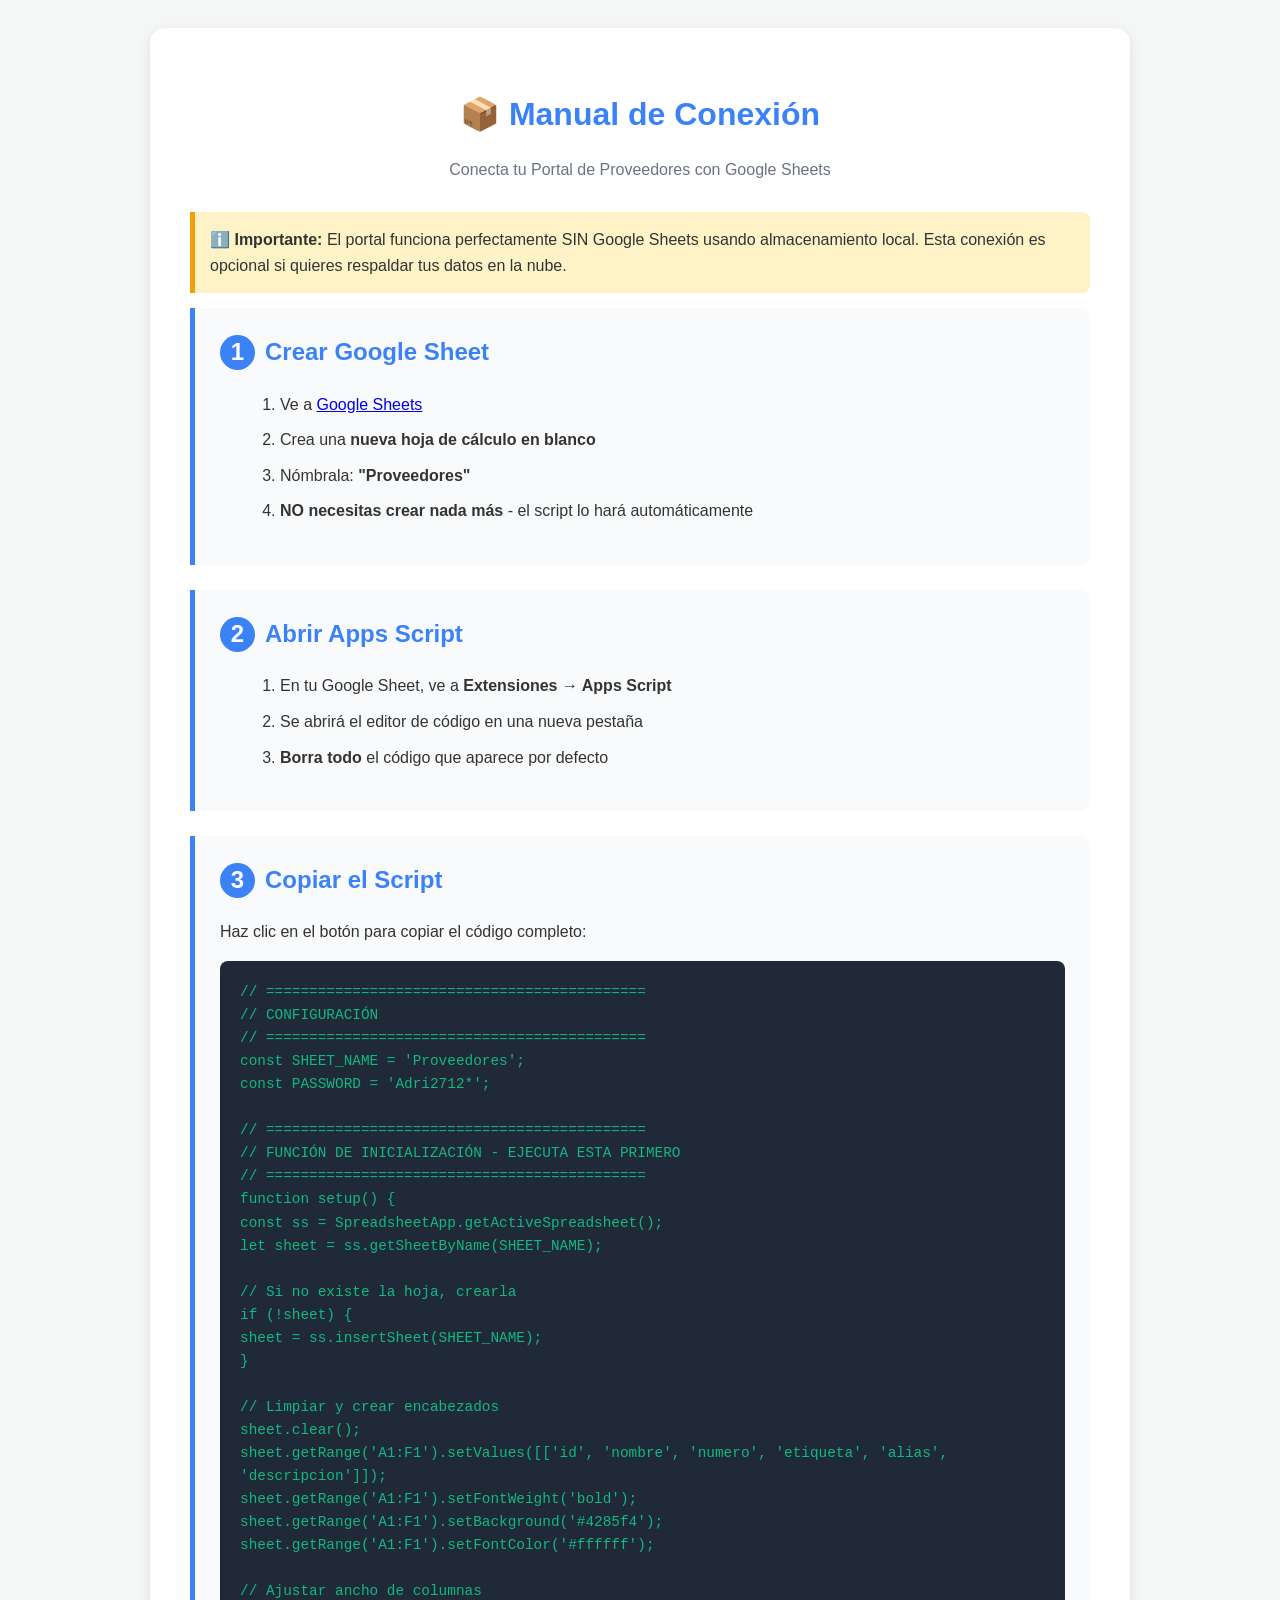
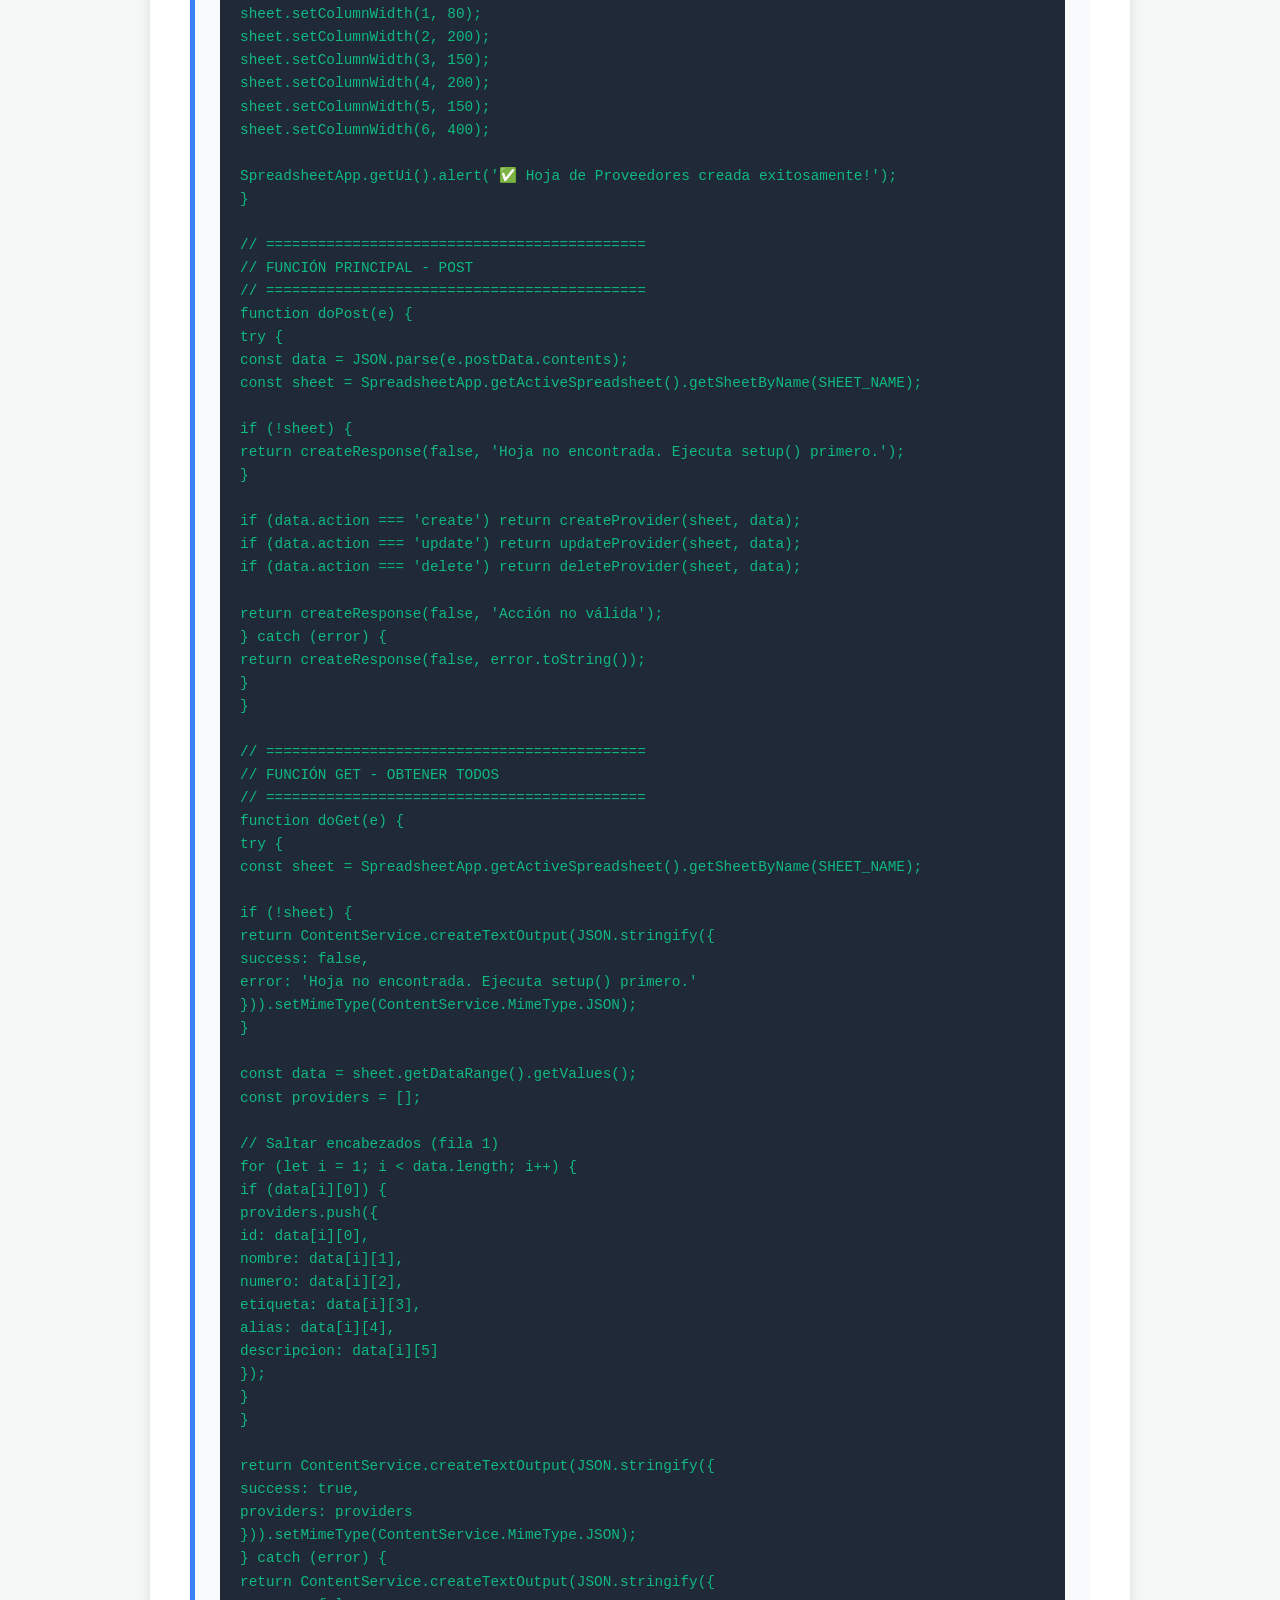
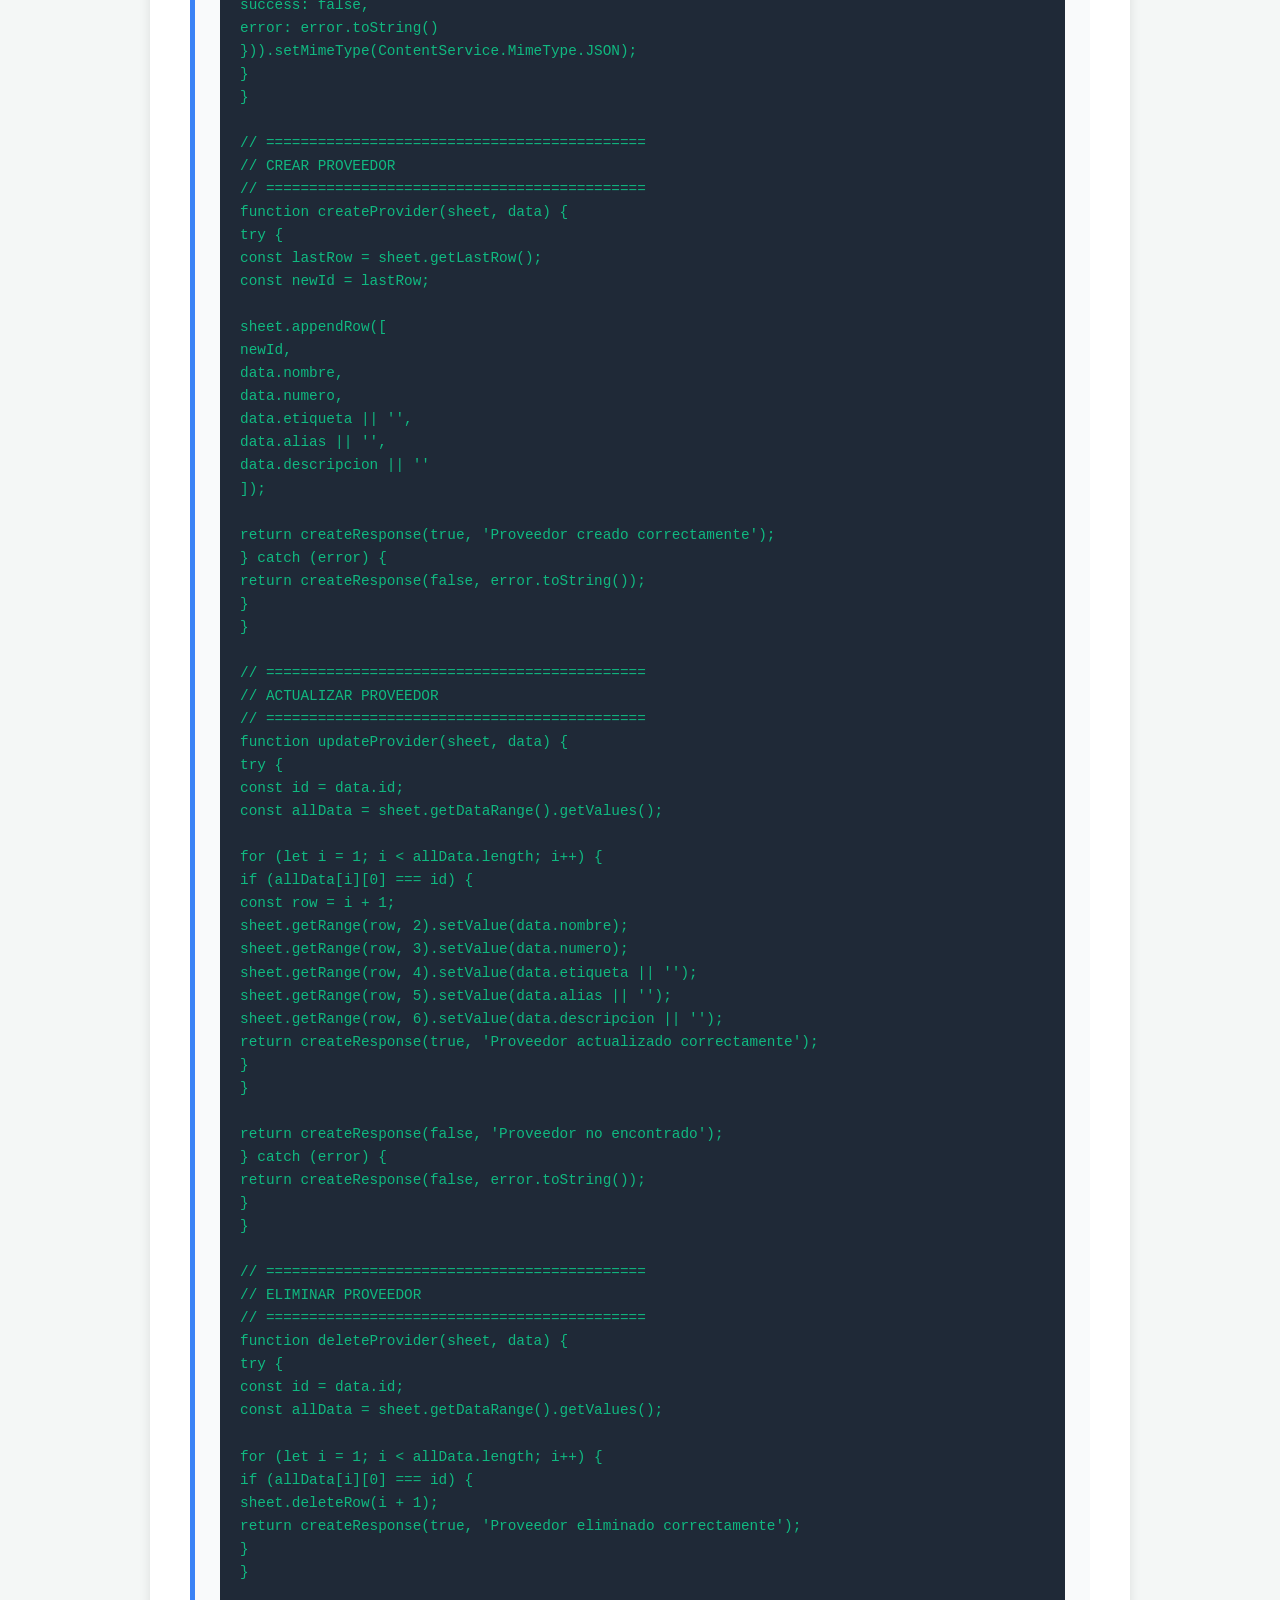
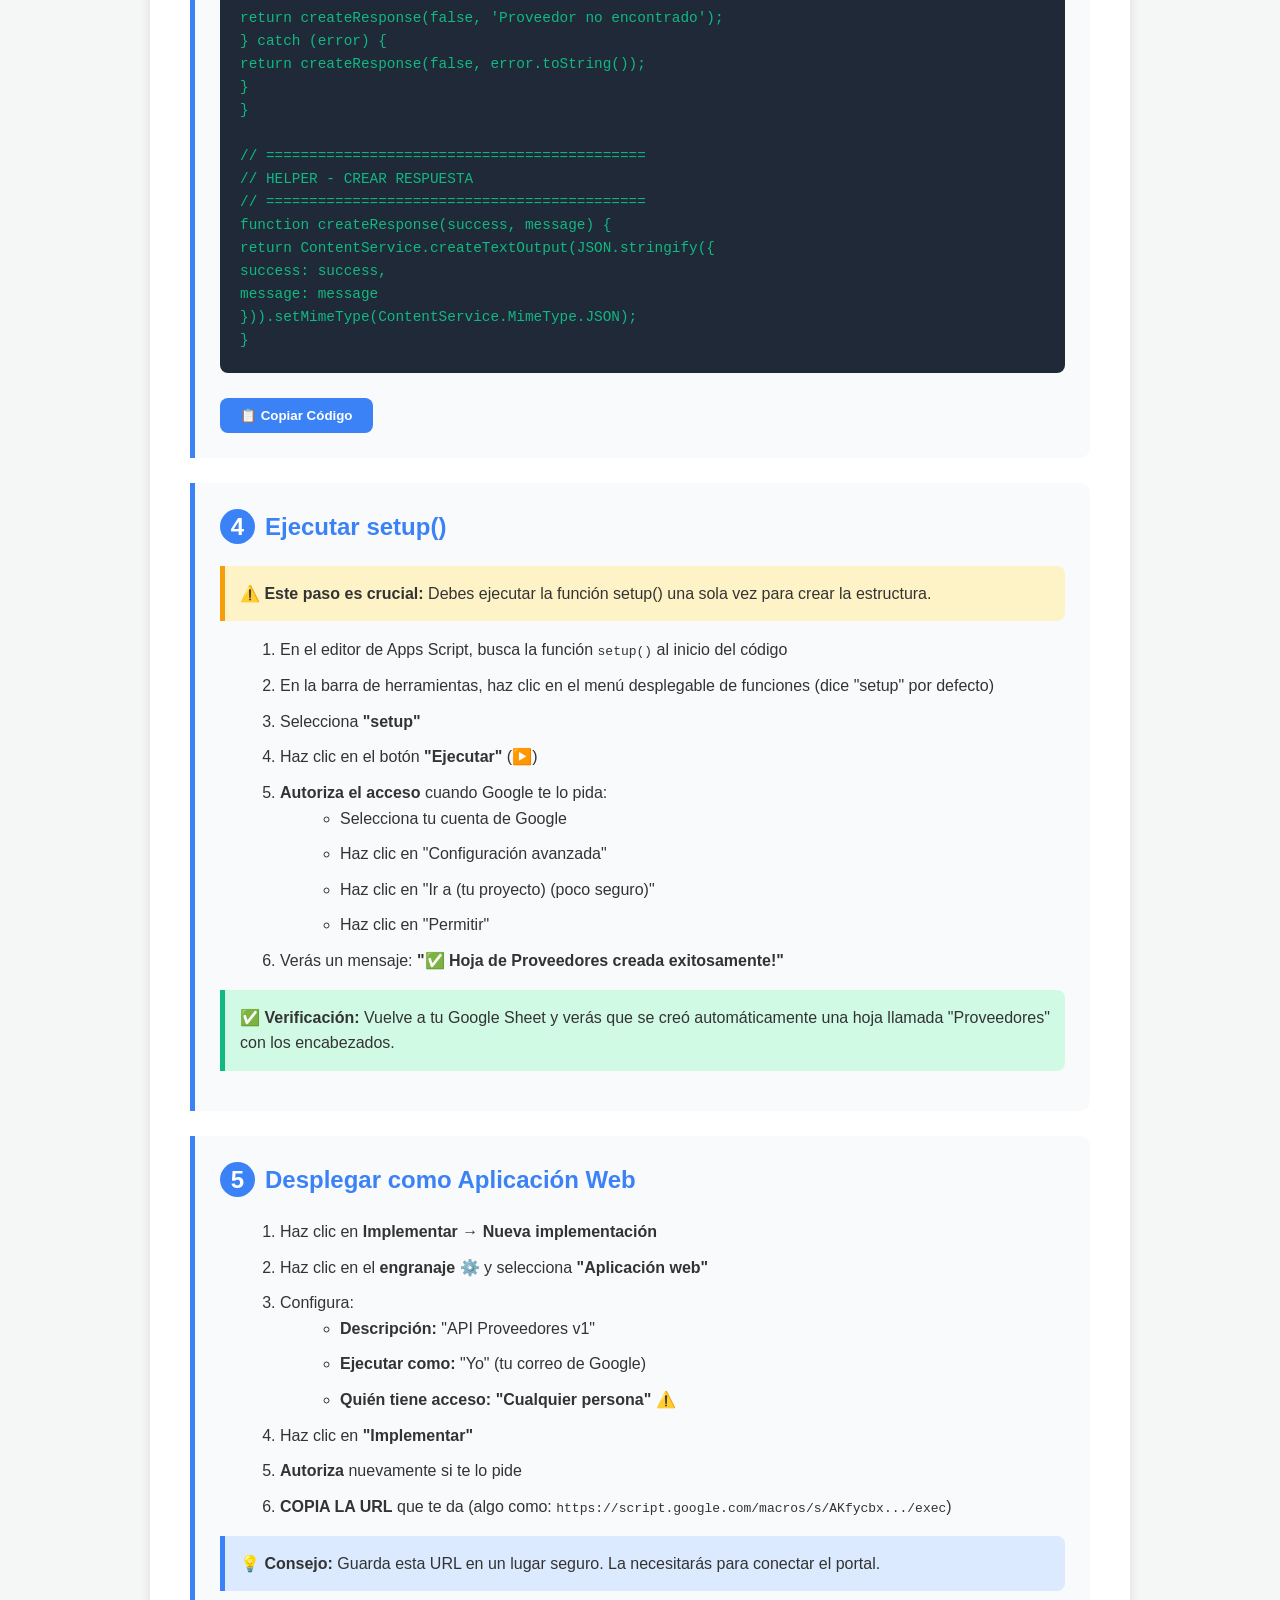
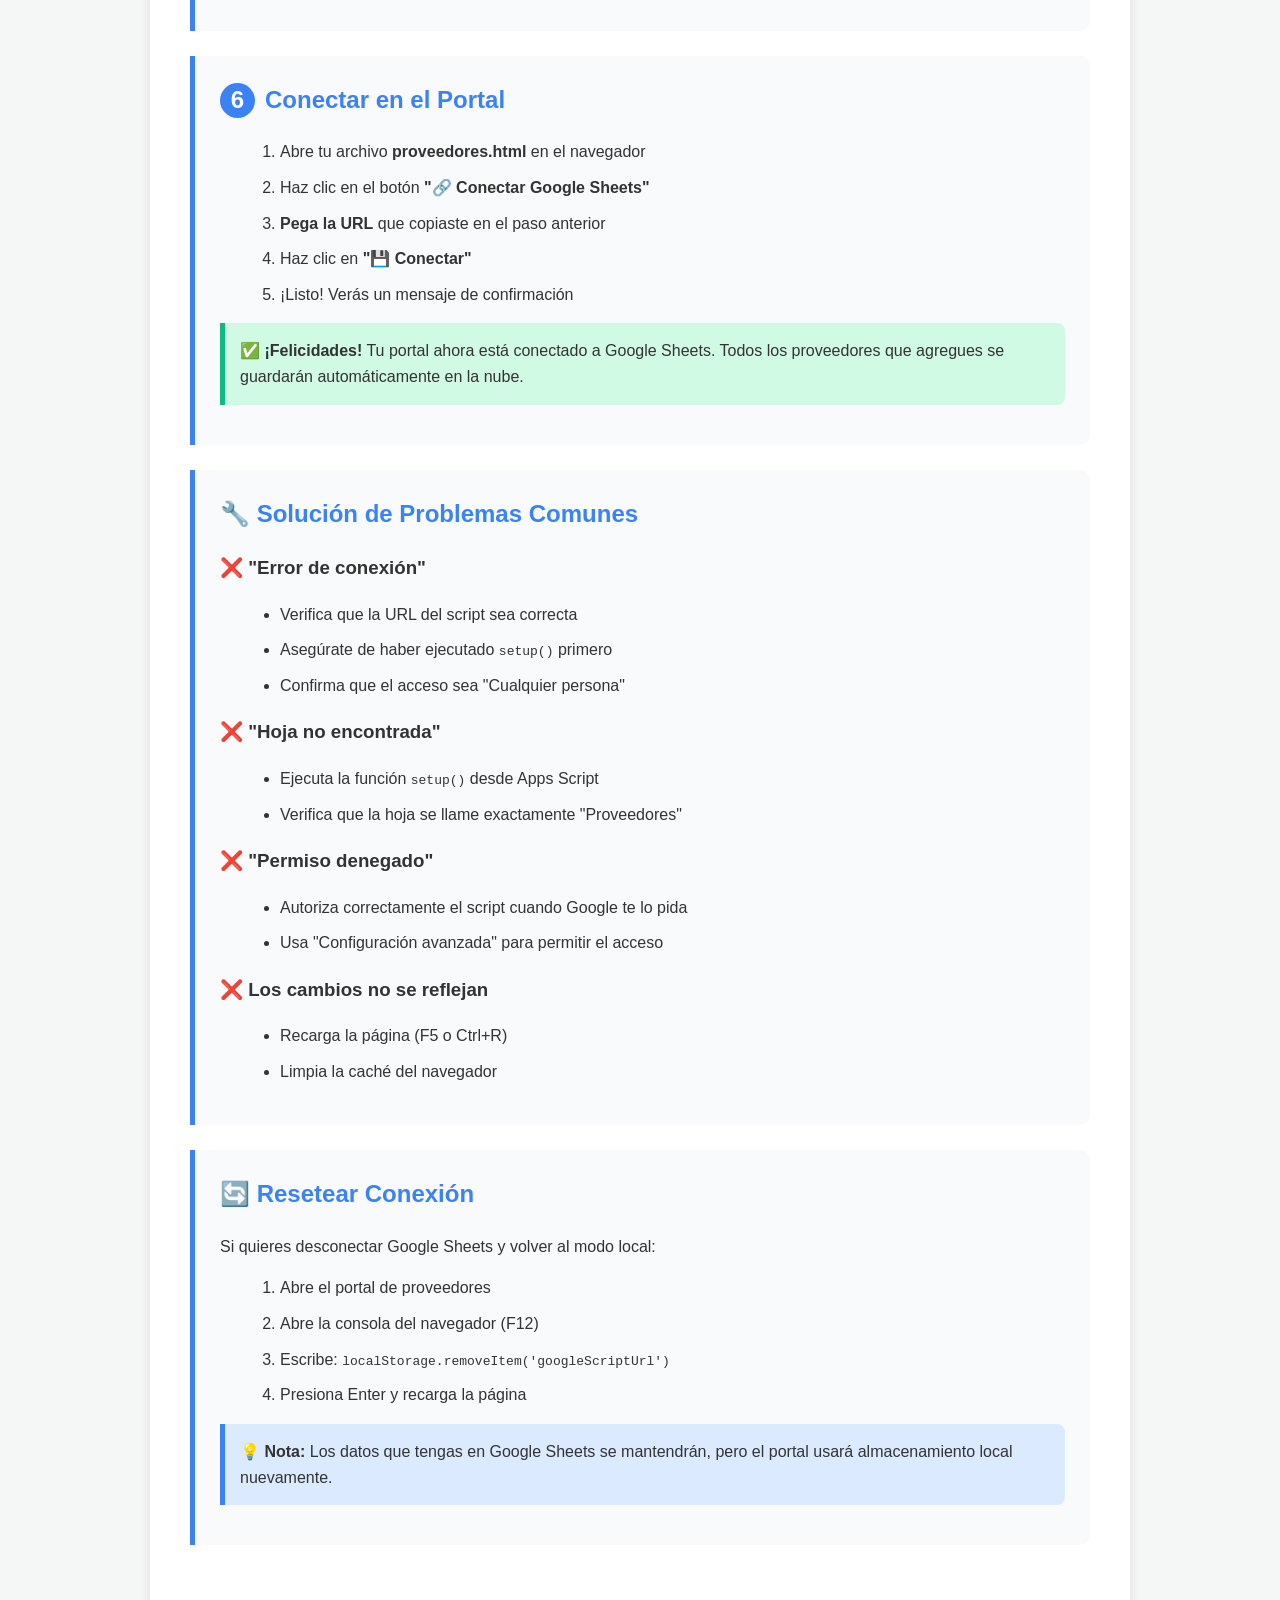
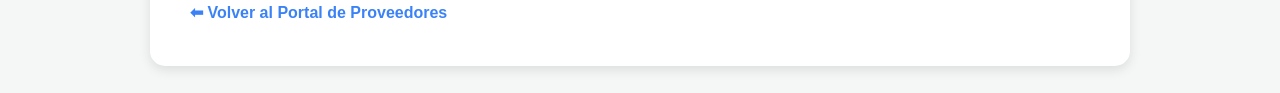
==== manual.html @ f1da94e8 "Add files via upload" ====
<!DOCTYPE html>
<html lang="es">
<head>
<meta charset="UTF-8">
<meta name="viewport" content="width=device-width, initial-scale=1.0">
<title>Manual de Conexión - Google Sheets</title>
<style>
:root {
--bg-primary: #f4f7f6;
--bg-secondary: #ffffff;
--text-primary: #333333;
--text-secondary: #6b7280;
--primary: #3b82f6;
--success: #10b981;
--warning: #f59e0b;
}

body {
font-family: 'Segoe UI', Tahoma, Geneva, Verdana, sans-serif;
background: var(--bg-primary);
color: var(--text-primary);
padding: 20px;
line-height: 1.6;
}

.container {
max-width: 900px;
margin: 0 auto;
background: var(--bg-secondary);
border-radius: 15px;
padding: 40px;
box-shadow: 0 4px 12px rgba(0,0,0,0.1);
}

h1 {
color: var(--primary);
text-align: center;
margin-bottom: 10px;
}

.subtitle {
text-align: center;
color: var(--text-secondary);
margin-bottom: 30px;
}

.step {
background: #f9fafb;
border-left: 5px solid var(--primary);
padding: 25px;
margin-bottom: 25px;
border-radius: 0 10px 10px 0;
}

.step h2 {
color: var(--primary);
margin-top: 0;
display: flex;
align-items: center;
gap: 10px;
}

.step-number {
background: var(--primary);
color: white;
width: 35px;
height: 35px;
border-radius: 50%;
display: inline-flex;
align-items: center;
justify-content: center;
font-weight: bold;
}

.code-block {
background: #1f2937;
color: #10b981;
padding: 20px;
border-radius: 8px;
font-family: 'Courier New', monospace;
font-size: 0.9rem;
overflow-x: auto;
margin: 15px 0;
white-space: pre-wrap;
word-wrap: break-word;
}

.btn-copy {
background: var(--primary);
color: white;
border: none;
padding: 10px 20px;
border-radius: 8px;
cursor: pointer;
font-weight: bold;
margin-top: 10px;
}

.btn-copy:hover {
background: #2563eb;
}

.alert {
background: #fef3c7;
border-left: 5px solid var(--warning);
padding: 15px;
border-radius: 0 8px 8px 0;
margin: 15px 0;
}

.alert-success {
background: #d1fae5;
border-left-color: var(--success);
}

ol, ul {
margin-left: 20px;
}

li {
margin-bottom: 10px;
}

.back-link {
display: inline-block;
margin-top: 30px;
color: var(--primary);
text-decoration: none;
font-weight: bold;
}

.back-link:hover {
text-decoration: underline;
}

.note {
background: #dbeafe;
border-left: 5px solid var(--primary);
padding: 15px;
border-radius: 0 8px 8px 0;
margin: 15px 0;
}
</style>
</head>
<body>

<div class="container">
<h1>📦 Manual de Conexión</h1>
<p class="subtitle">Conecta tu Portal de Proveedores con Google Sheets</p>

<div class="alert">
<strong>ℹ️ Importante:</strong> El portal funciona perfectamente SIN Google Sheets usando almacenamiento local. Esta conexión es opcional si quieres respaldar tus datos en la nube.
</div>

<!-- PASO 1 -->
<div class="step">
<h2><span class="step-number">1</span> Crear Google Sheet</h2>
<ol>
<li>Ve a <a href="https://sheets.google.com" target="_blank">Google Sheets</a></li>
<li>Crea una <strong>nueva hoja de cálculo en blanco</strong></li>
<li>Nómbrala: <strong>"Proveedores"</strong></li>
<li><strong>NO necesitas crear nada más</strong> - el script lo hará automáticamente</li>
</ol>
</div>

<!-- PASO 2 -->
<div class="step">
<h2><span class="step-number">2</span> Abrir Apps Script</h2>
<ol>
<li>En tu Google Sheet, ve a <strong>Extensiones → Apps Script</strong></li>
<li>Se abrirá el editor de código en una nueva pestaña</li>
<li><strong>Borra todo</strong> el código que aparece por defecto</li>
</ol>
</div>

<!-- PASO 3 -->
<div class="step">
<h2><span class="step-number">3</span> Copiar el Script</h2>
<p>Haz clic en el botón para copiar el código completo:</p>
<div class="code-block" id="script-code">// ============================================
// CONFIGURACIÓN
// ============================================
const SHEET_NAME = 'Proveedores';
const PASSWORD = 'Adri2712*';

// ============================================
// FUNCIÓN DE INICIALIZACIÓN - EJECUTA ESTA PRIMERO
// ============================================
function setup() {
const ss = SpreadsheetApp.getActiveSpreadsheet();
let sheet = ss.getSheetByName(SHEET_NAME);

// Si no existe la hoja, crearla
if (!sheet) {
sheet = ss.insertSheet(SHEET_NAME);
}

// Limpiar y crear encabezados
sheet.clear();
sheet.getRange('A1:F1').setValues([['id', 'nombre', 'numero', 'etiqueta', 'alias', 'descripcion']]);
sheet.getRange('A1:F1').setFontWeight('bold');
sheet.getRange('A1:F1').setBackground('#4285f4');
sheet.getRange('A1:F1').setFontColor('#ffffff');

// Ajustar ancho de columnas
sheet.setColumnWidth(1, 80);
sheet.setColumnWidth(2, 200);
sheet.setColumnWidth(3, 150);
sheet.setColumnWidth(4, 200);
sheet.setColumnWidth(5, 150);
sheet.setColumnWidth(6, 400);

SpreadsheetApp.getUi().alert('✅ Hoja de Proveedores creada exitosamente!');
}

// ============================================
// FUNCIÓN PRINCIPAL - POST
// ============================================
function doPost(e) {
try {
const data = JSON.parse(e.postData.contents);
const sheet = SpreadsheetApp.getActiveSpreadsheet().getSheetByName(SHEET_NAME);

if (!sheet) {
return createResponse(false, 'Hoja no encontrada. Ejecuta setup() primero.');
}

if (data.action === 'create') return createProvider(sheet, data);
if (data.action === 'update') return updateProvider(sheet, data);
if (data.action === 'delete') return deleteProvider(sheet, data);

return createResponse(false, 'Acción no válida');
} catch (error) {
return createResponse(false, error.toString());
}
}

// ============================================
// FUNCIÓN GET - OBTENER TODOS
// ============================================
function doGet(e) {
try {
const sheet = SpreadsheetApp.getActiveSpreadsheet().getSheetByName(SHEET_NAME);

if (!sheet) {
return ContentService.createTextOutput(JSON.stringify({ 
success: false, 
error: 'Hoja no encontrada. Ejecuta setup() primero.' 
})).setMimeType(ContentService.MimeType.JSON);
}

const data = sheet.getDataRange().getValues();
const providers = [];

// Saltar encabezados (fila 1)
for (let i = 1; i < data.length; i++) {
if (data[i][0]) {
providers.push({
id: data[i][0],
nombre: data[i][1],
numero: data[i][2],
etiqueta: data[i][3],
alias: data[i][4],
descripcion: data[i][5]
});
}
}

return ContentService.createTextOutput(JSON.stringify({ 
success: true, 
providers: providers 
})).setMimeType(ContentService.MimeType.JSON);
} catch (error) {
return ContentService.createTextOutput(JSON.stringify({ 
success: false, 
error: error.toString() 
})).setMimeType(ContentService.MimeType.JSON);
}
}

// ============================================
// CREAR PROVEEDOR
// ============================================
function createProvider(sheet, data) {
try {
const lastRow = sheet.getLastRow();
const newId = lastRow;

sheet.appendRow([
newId,
data.nombre,
data.numero,
data.etiqueta || '',
data.alias || '',
data.descripcion || ''
]);

return createResponse(true, 'Proveedor creado correctamente');
} catch (error) {
return createResponse(false, error.toString());
}
}

// ============================================
// ACTUALIZAR PROVEEDOR
// ============================================
function updateProvider(sheet, data) {
try {
const id = data.id;
const allData = sheet.getDataRange().getValues();

for (let i = 1; i < allData.length; i++) {
if (allData[i][0] === id) {
const row = i + 1;
sheet.getRange(row, 2).setValue(data.nombre);
sheet.getRange(row, 3).setValue(data.numero);
sheet.getRange(row, 4).setValue(data.etiqueta || '');
sheet.getRange(row, 5).setValue(data.alias || '');
sheet.getRange(row, 6).setValue(data.descripcion || '');
return createResponse(true, 'Proveedor actualizado correctamente');
}
}

return createResponse(false, 'Proveedor no encontrado');
} catch (error) {
return createResponse(false, error.toString());
}
}

// ============================================
// ELIMINAR PROVEEDOR
// ============================================
function deleteProvider(sheet, data) {
try {
const id = data.id;
const allData = sheet.getDataRange().getValues();

for (let i = 1; i < allData.length; i++) {
if (allData[i][0] === id) {
sheet.deleteRow(i + 1);
return createResponse(true, 'Proveedor eliminado correctamente');
}
}

return createResponse(false, 'Proveedor no encontrado');
} catch (error) {
return createResponse(false, error.toString());
}
}

// ============================================
// HELPER - CREAR RESPUESTA
// ============================================
function createResponse(success, message) {
return ContentService.createTextOutput(JSON.stringify({ 
success: success, 
message: message 
})).setMimeType(ContentService.MimeType.JSON);
}</div>
<button class="btn-copy" onclick="copyCode()">📋 Copiar Código</button>
</div>

<!-- PASO 4 -->
<div class="step">
<h2><span class="step-number">4</span> Ejecutar setup()</h2>
<div class="alert">
<strong>⚠️ Este paso es crucial:</strong> Debes ejecutar la función setup() una sola vez para crear la estructura.
</div>
<ol>
<li>En el editor de Apps Script, busca la función <code>setup()</code> al inicio del código</li>
<li>En la barra de herramientas, haz clic en el menú desplegable de funciones (dice "setup" por defecto)</li>
<li>Selecciona <strong>"setup"</strong></li>
<li>Haz clic en el botón <strong>"Ejecutar"</strong> (▶️)</li>
<li><strong>Autoriza el acceso</strong> cuando Google te lo pida:
<ul>
<li>Selecciona tu cuenta de Google</li>
<li>Haz clic en "Configuración avanzada"</li>
<li>Haz clic en "Ir a (tu proyecto) (poco seguro)"</li>
<li>Haz clic en "Permitir"</li>
</ul>
</li>
<li>Verás un mensaje: <strong>"✅ Hoja de Proveedores creada exitosamente!"</strong></li>
</ol>
<div class="alert alert-success">
<strong>✅ Verificación:</strong> Vuelve a tu Google Sheet y verás que se creó automáticamente una hoja llamada "Proveedores" con los encabezados.
</div>
</div>

<!-- PASO 5 -->
<div class="step">
<h2><span class="step-number">5</span> Desplegar como Aplicación Web</h2>
<ol>
<li>Haz clic en <strong>Implementar → Nueva implementación</strong></li>
<li>Haz clic en el <strong>engranaje ⚙️</strong> y selecciona <strong>"Aplicación web"</strong></li>
<li>Configura:
<ul>
<li><strong>Descripción:</strong> "API Proveedores v1"</li>
<li><strong>Ejecutar como:</strong> "Yo" (tu correo de Google)</li>
<li><strong>Quién tiene acceso:</strong> <strong>"Cualquier persona"</strong> ⚠️</li>
</ul>
</li>
<li>Haz clic en <strong>"Implementar"</strong></li>
<li><strong>Autoriza</strong> nuevamente si te lo pide</li>
<li><strong>COPIA LA URL</strong> que te da (algo como: <code>https://script.google.com/macros/s/AKfycbx.../exec</code>)</li>
</ol>
<div class="note">
<strong>💡 Consejo:</strong> Guarda esta URL en un lugar seguro. La necesitarás para conectar el portal.
</div>
</div>

<!-- PASO 6 -->
<div class="step">
<h2><span class="step-number">6</span> Conectar en el Portal</h2>
<ol>
<li>Abre tu archivo <strong>proveedores.html</strong> en el navegador</li>
<li>Haz clic en el botón <strong>"🔗 Conectar Google Sheets"</strong></li>
<li><strong>Pega la URL</strong> que copiaste en el paso anterior</li>
<li>Haz clic en <strong>"💾 Conectar"</strong></li>
<li>¡Listo! Verás un mensaje de confirmación</li>
</ol>
<div class="alert alert-success">
<strong>✅ ¡Felicidades!</strong> Tu portal ahora está conectado a Google Sheets. Todos los proveedores que agregues se guardarán automáticamente en la nube.
</div>
</div>

<!-- SOLUCIÓN DE PROBLEMAS -->
<div class="step">
<h2>🔧 Solución de Problemas Comunes</h2>
<h3>❌ "Error de conexión"</h3>
<ul>
<li>Verifica que la URL del script sea correcta</li>
<li>Asegúrate de haber ejecutado <code>setup()</code> primero</li>
<li>Confirma que el acceso sea "Cualquier persona"</li>
</ul>

<h3>❌ "Hoja no encontrada"</h3>
<ul>
<li>Ejecuta la función <code>setup()</code> desde Apps Script</li>
<li>Verifica que la hoja se llame exactamente "Proveedores"</li>
</ul>

<h3>❌ "Permiso denegado"</h3>
<ul>
<li>Autoriza correctamente el script cuando Google te lo pida</li>
<li>Usa "Configuración avanzada" para permitir el acceso</li>
</ul>

<h3>❌ Los cambios no se reflejan</h3>
<ul>
<li>Recarga la página (F5 o Ctrl+R)</li>
<li>Limpia la caché del navegador</li>
</ul>
</div>

<!-- RESET -->
<div class="step">
<h2>🔄 Resetear Conexión</h2>
<p>Si quieres desconectar Google Sheets y volver al modo local:</p>
<ol>
<li>Abre el portal de proveedores</li>
<li>Abre la consola del navegador (F12)</li>
<li>Escribe: <code>localStorage.removeItem('googleScriptUrl')</code></li>
<li>Presiona Enter y recarga la página</li>
</ol>
<div class="note">
<strong>💡 Nota:</strong> Los datos que tengas en Google Sheets se mantendrán, pero el portal usará almacenamiento local nuevamente.
</div>
</div>

<a href="index.html" class="back-link">⬅ Volver al Portal de Proveedores</a>
</div>

<script>
function copyCode() {
const code = document.getElementById('script-code').textContent;
navigator.clipboard.writeText(code).then(() => {
alert('✅ Código copiado al portapapeles');
}).catch(() => {
// Fallback
const textArea = document.createElement('textarea');
textArea.value = code;
document.body.appendChild(textArea);
textArea.select();
document.execCommand('copy');
document.body.removeChild(textArea);
alert('✅ Código copiado al portapapeles');
});
}
</script>

</body>
</html>
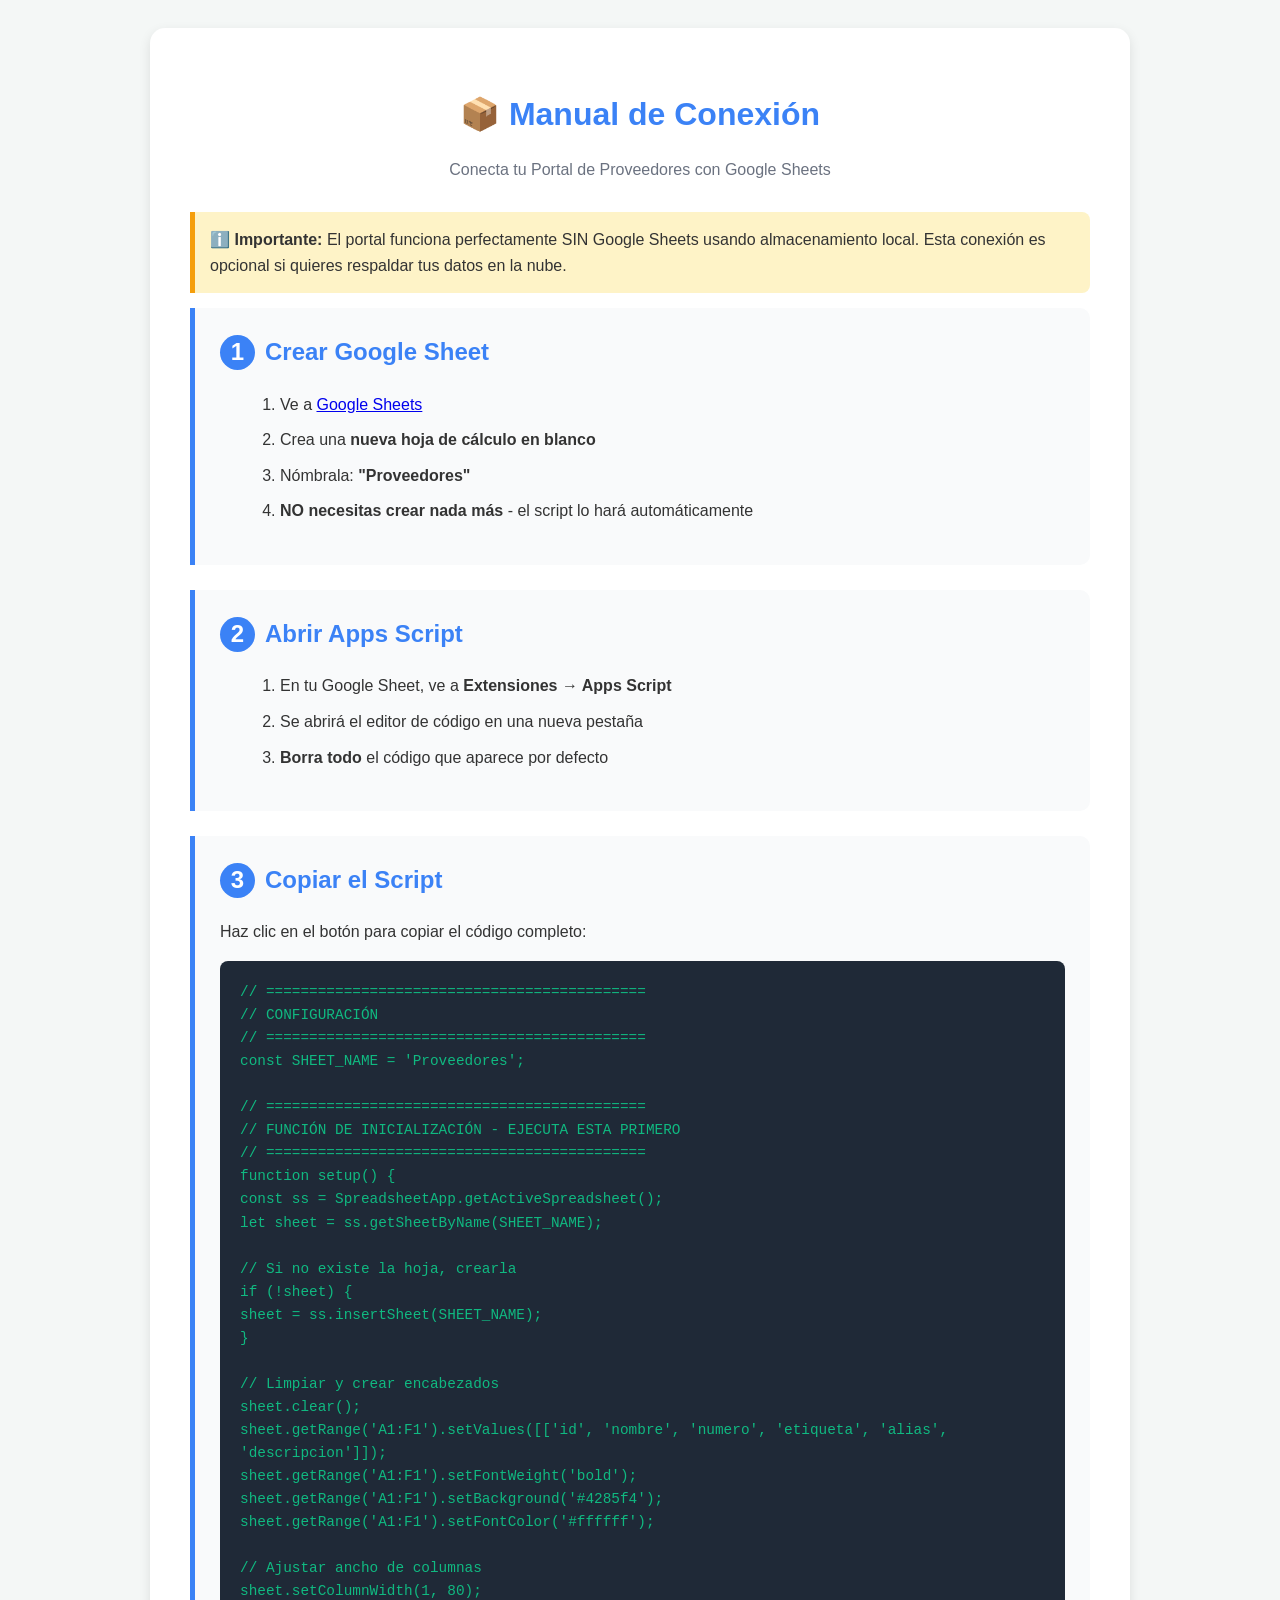
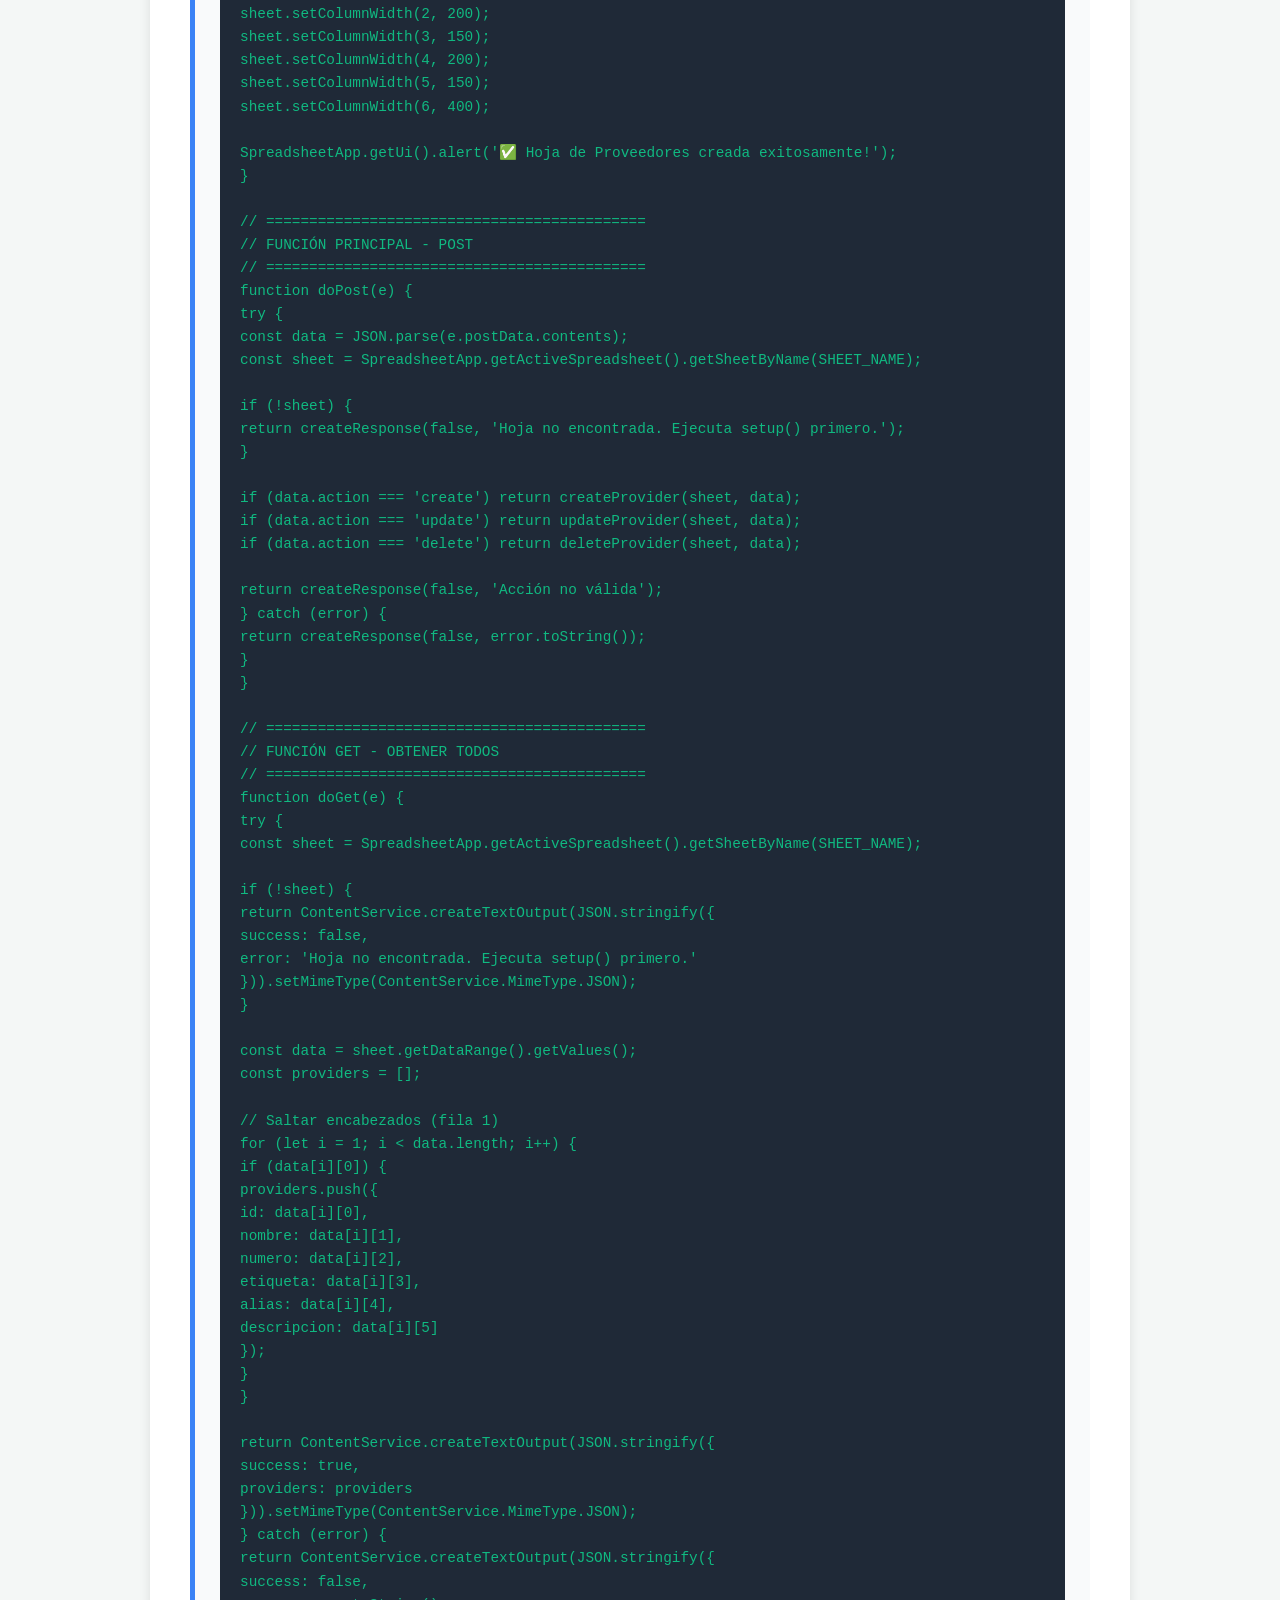
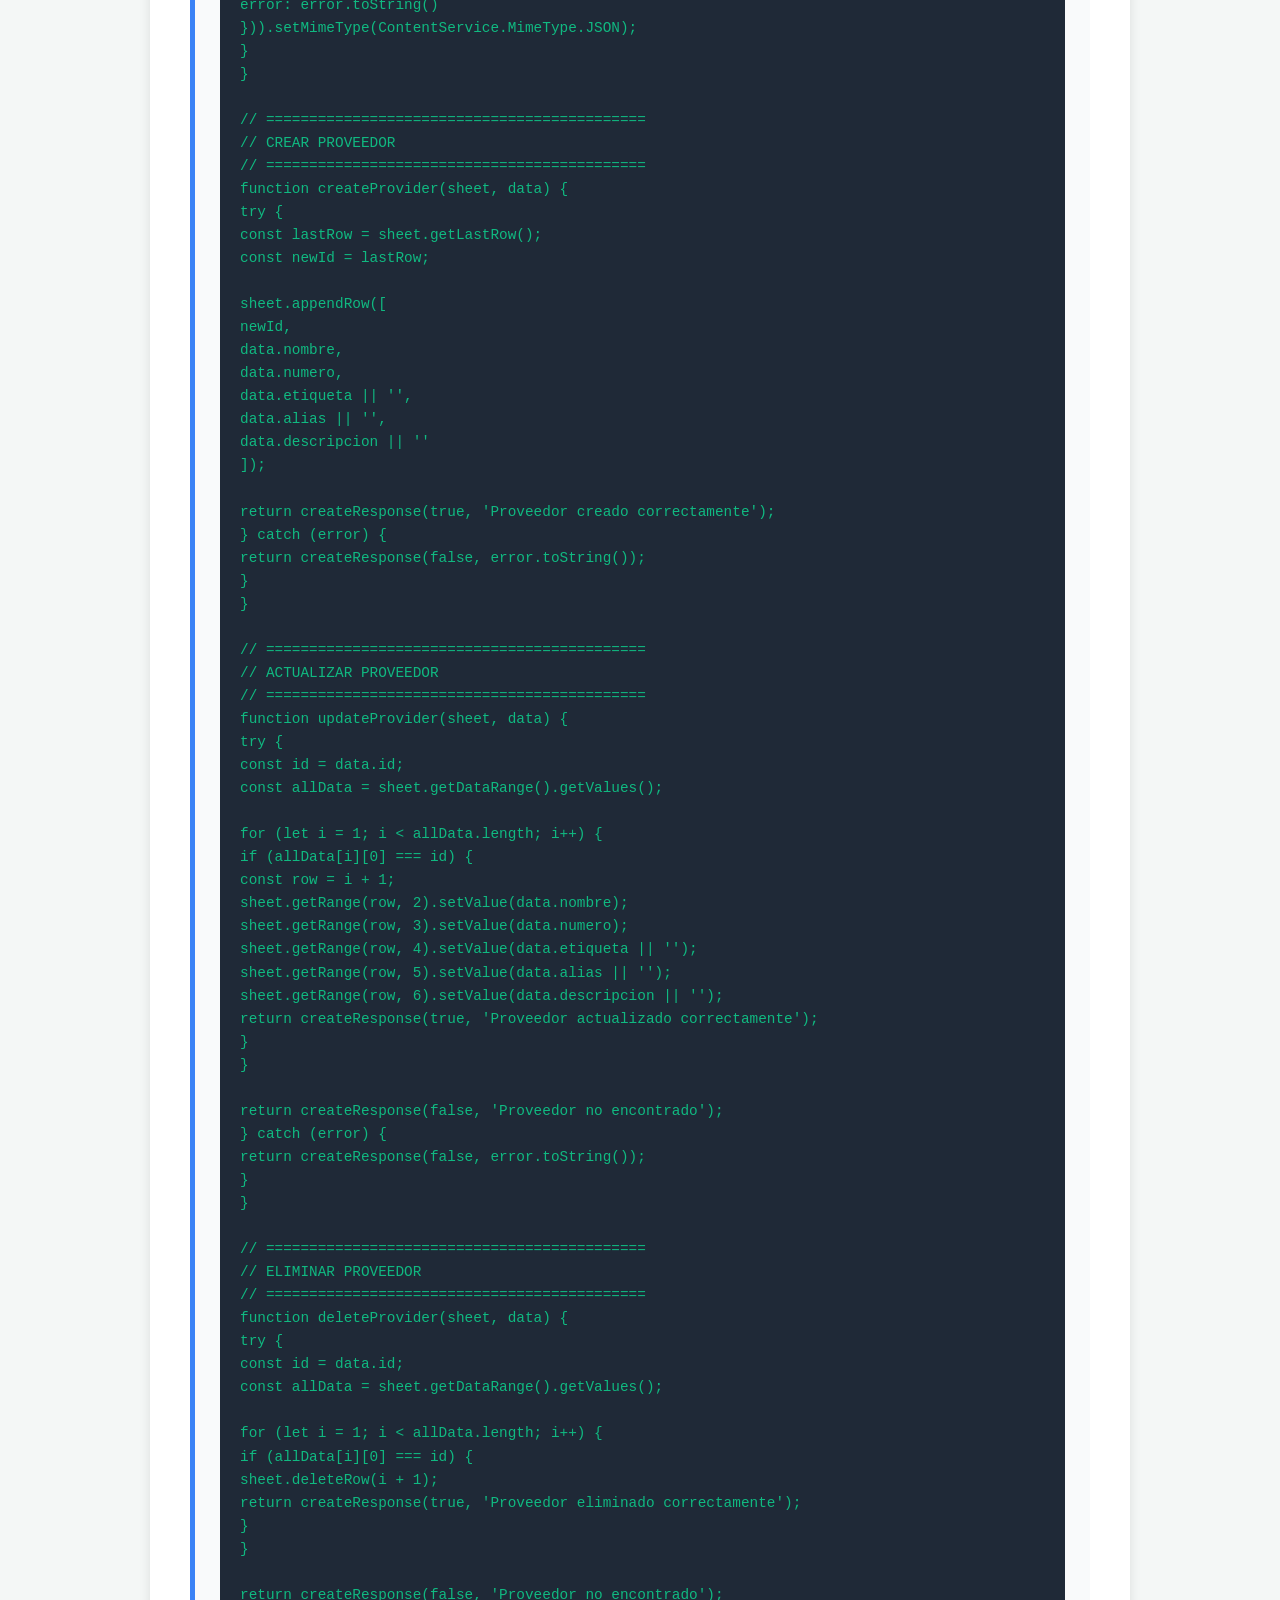
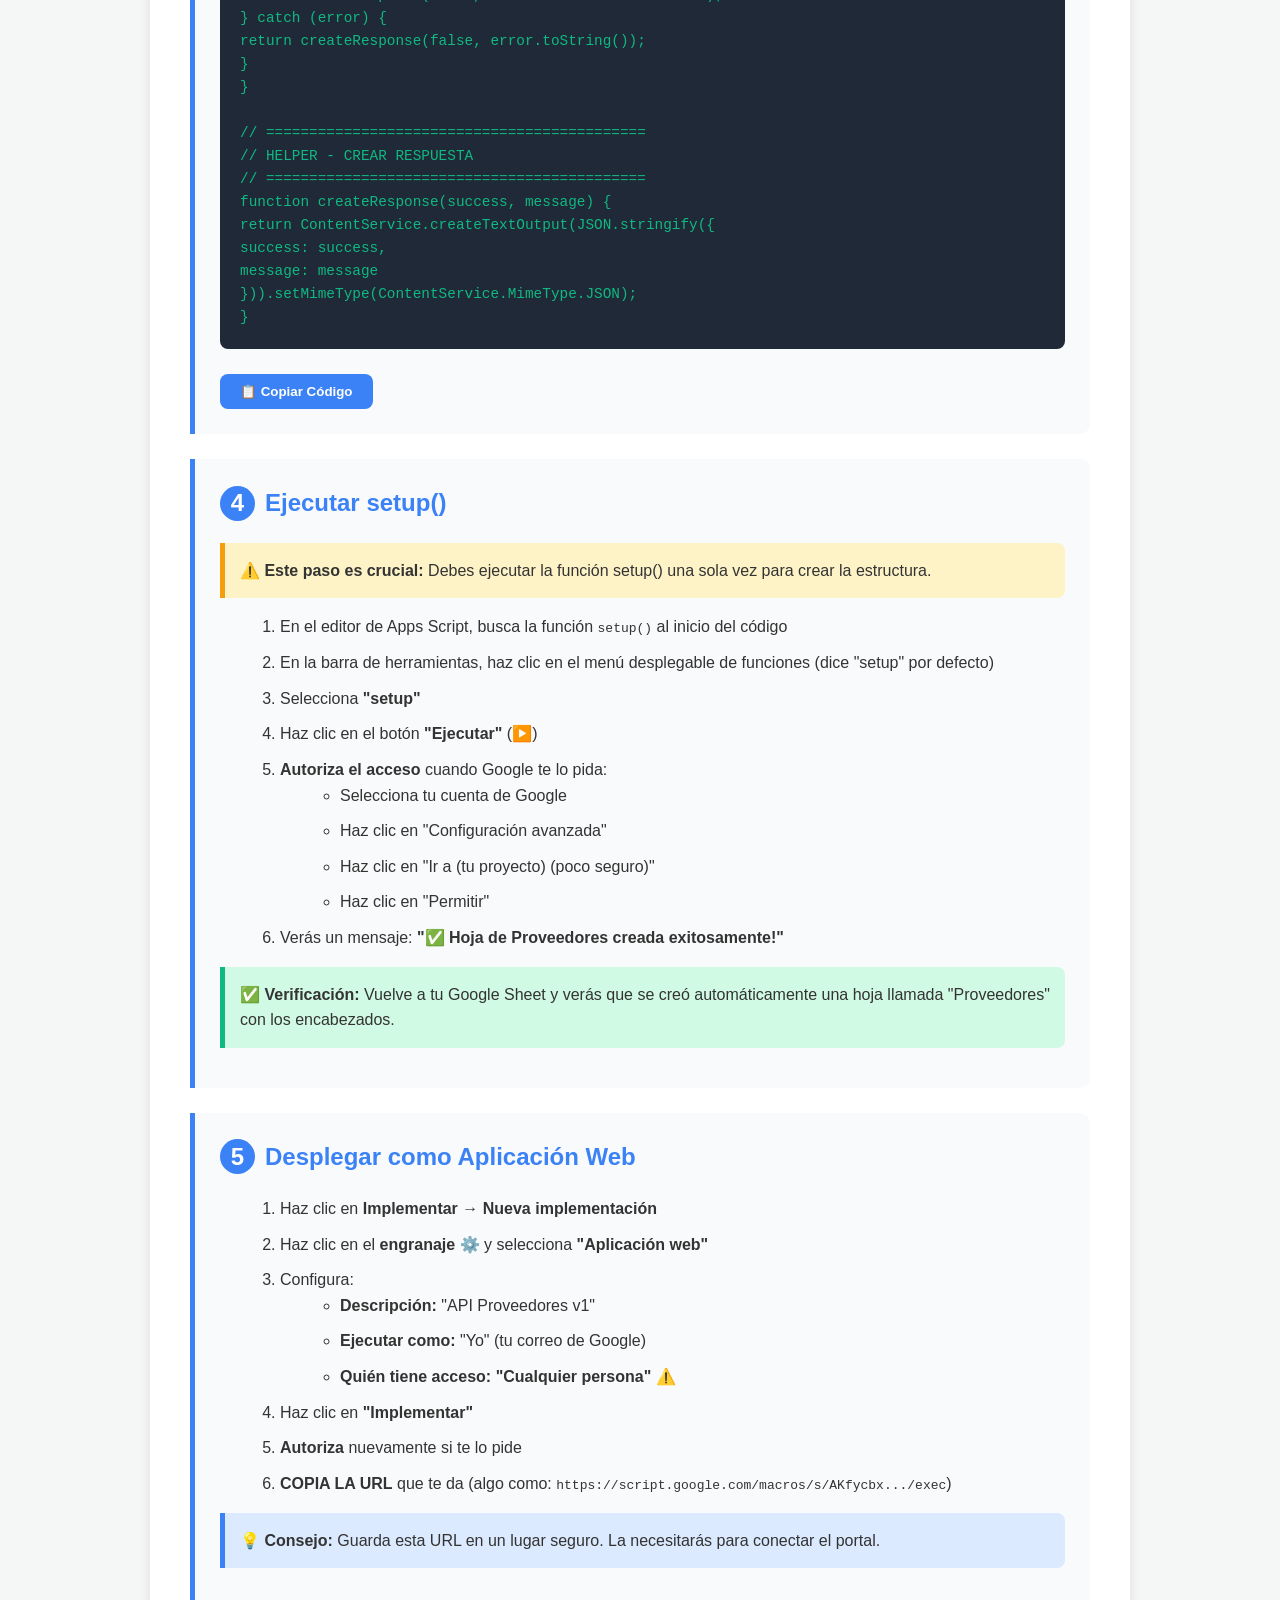
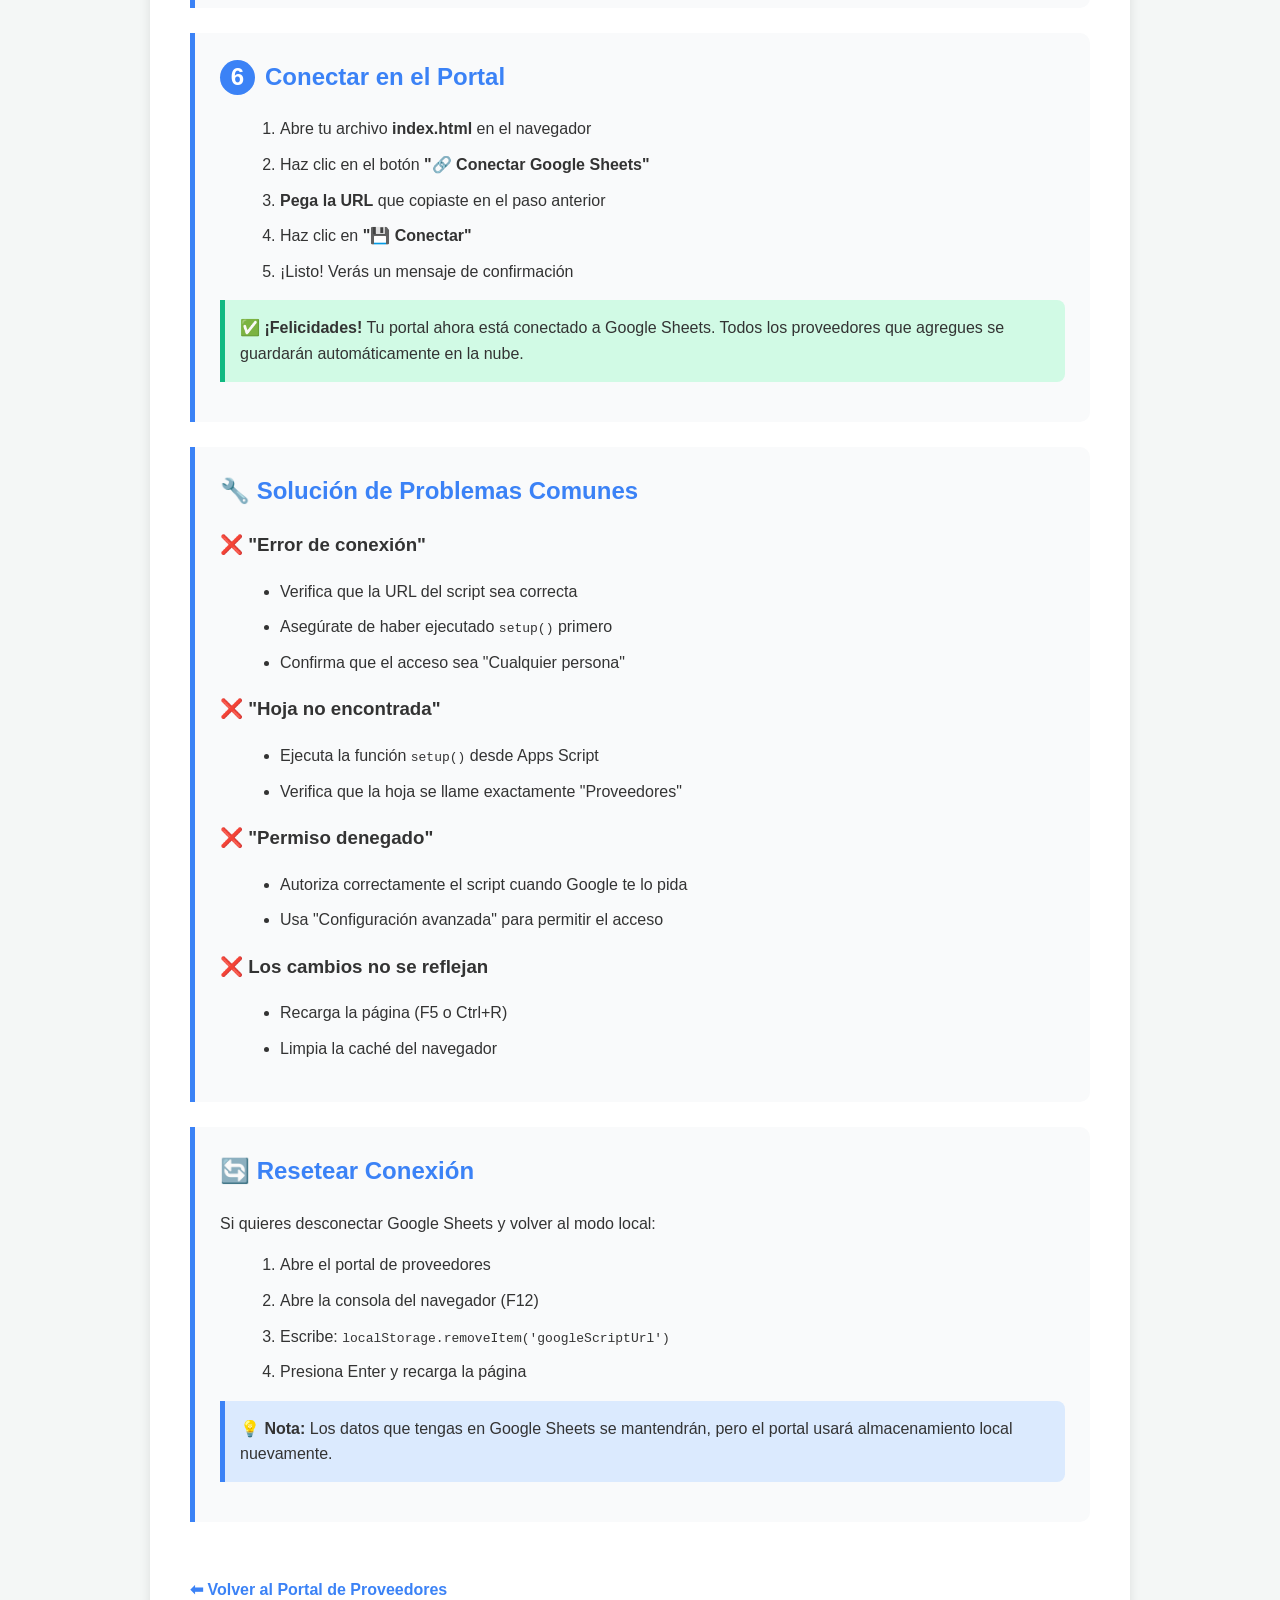
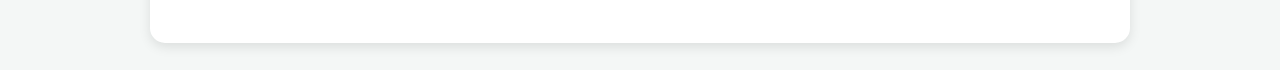
==== commit dd2594ad: "Refactor HTML structure and styles in manual.html" ====
--- a/manual.html
+++ b/manual.html
@@ -5,63 +5,47 @@
 <meta name="viewport" content="width=device-width, initial-scale=1.0">
 <title>Manual de Conexión - Google Sheets</title>
 <style>
-:root {
---bg-primary: #f4f7f6;
---bg-secondary: #ffffff;
---text-primary: #333333;
---text-secondary: #6b7280;
---primary: #3b82f6;
---success: #10b981;
---warning: #f59e0b;
-}
-
 body {
 font-family: 'Segoe UI', Tahoma, Geneva, Verdana, sans-serif;
-background: var(--bg-primary);
-color: var(--text-primary);
+background: #f4f7f6;
+color: #333;
 padding: 20px;
 line-height: 1.6;
 }
-
 .container {
 max-width: 900px;
 margin: 0 auto;
-background: var(--bg-secondary);
+background: white;
 border-radius: 15px;
 padding: 40px;
 box-shadow: 0 4px 12px rgba(0,0,0,0.1);
 }
-
 h1 {
-color: var(--primary);
+color: #3b82f6;
 text-align: center;
 margin-bottom: 10px;
 }
-
 .subtitle {
 text-align: center;
-color: var(--text-secondary);
+color: #6b7280;
 margin-bottom: 30px;
 }
-
 .step {
 background: #f9fafb;
-border-left: 5px solid var(--primary);
+border-left: 5px solid #3b82f6;
 padding: 25px;
 margin-bottom: 25px;
 border-radius: 0 10px 10px 0;
 }
-
 .step h2 {
-color: var(--primary);
+color: #3b82f6;
 margin-top: 0;
 display: flex;
 align-items: center;
 gap: 10px;
 }
-
 .step-number {
-background: var(--primary);
+background: #3b82f6;
 color: white;
 width: 35px;
 height: 35px;
@@ -71,7 +55,6 @@
 justify-content: center;
 font-weight: bold;
 }
-
 .code-block {
 background: #1f2937;
 color: #10b981;
@@ -84,9 +67,8 @@
 white-space: pre-wrap;
 word-wrap: break-word;
 }
-
 .btn-copy {
-background: var(--primary);
+background: #3b82f6;
 color: white;
 border: none;
 padding: 10px 20px;
@@ -95,47 +77,39 @@
 font-weight: bold;
 margin-top: 10px;
 }
-
 .btn-copy:hover {
 background: #2563eb;
 }
-
 .alert {
 background: #fef3c7;
-border-left: 5px solid var(--warning);
+border-left: 5px solid #f59e0b;
 padding: 15px;
 border-radius: 0 8px 8px 0;
 margin: 15px 0;
 }
-
 .alert-success {
 background: #d1fae5;
-border-left-color: var(--success);
-}
-
+border-left-color: #10b981;
+}
 ol, ul {
 margin-left: 20px;
 }
-
 li {
 margin-bottom: 10px;
 }
-
 .back-link {
 display: inline-block;
 margin-top: 30px;
-color: var(--primary);
+color: #3b82f6;
 text-decoration: none;
 font-weight: bold;
 }
-
 .back-link:hover {
 text-decoration: underline;
 }
-
 .note {
 background: #dbeafe;
-border-left: 5px solid var(--primary);
+border-left: 5px solid #3b82f6;
 padding: 15px;
 border-radius: 0 8px 8px 0;
 margin: 15px 0;
@@ -181,7 +155,6 @@
 // CONFIGURACIÓN
 // ============================================
 const SHEET_NAME = 'Proveedores';
-const PASSWORD = 'Adri2712*';
 
 // ============================================
 // FUNCIÓN DE INICIALIZACIÓN - EJECUTA ESTA PRIMERO
@@ -412,7 +385,7 @@
 <div class="step">
 <h2><span class="step-number">6</span> Conectar en el Portal</h2>
 <ol>
-<li>Abre tu archivo <strong>proveedores.html</strong> en el navegador</li>
+<li>Abre tu archivo <strong>index.html</strong> en el navegador</li>
 <li>Haz clic en el botón <strong>"🔗 Conectar Google Sheets"</strong></li>
 <li><strong>Pega la URL</strong> que copiaste en el paso anterior</li>
 <li>Haz clic en <strong>"💾 Conectar"</strong></li>
@@ -489,4 +462,4 @@
 </script>
 
 </body>
-</html>+</html>
